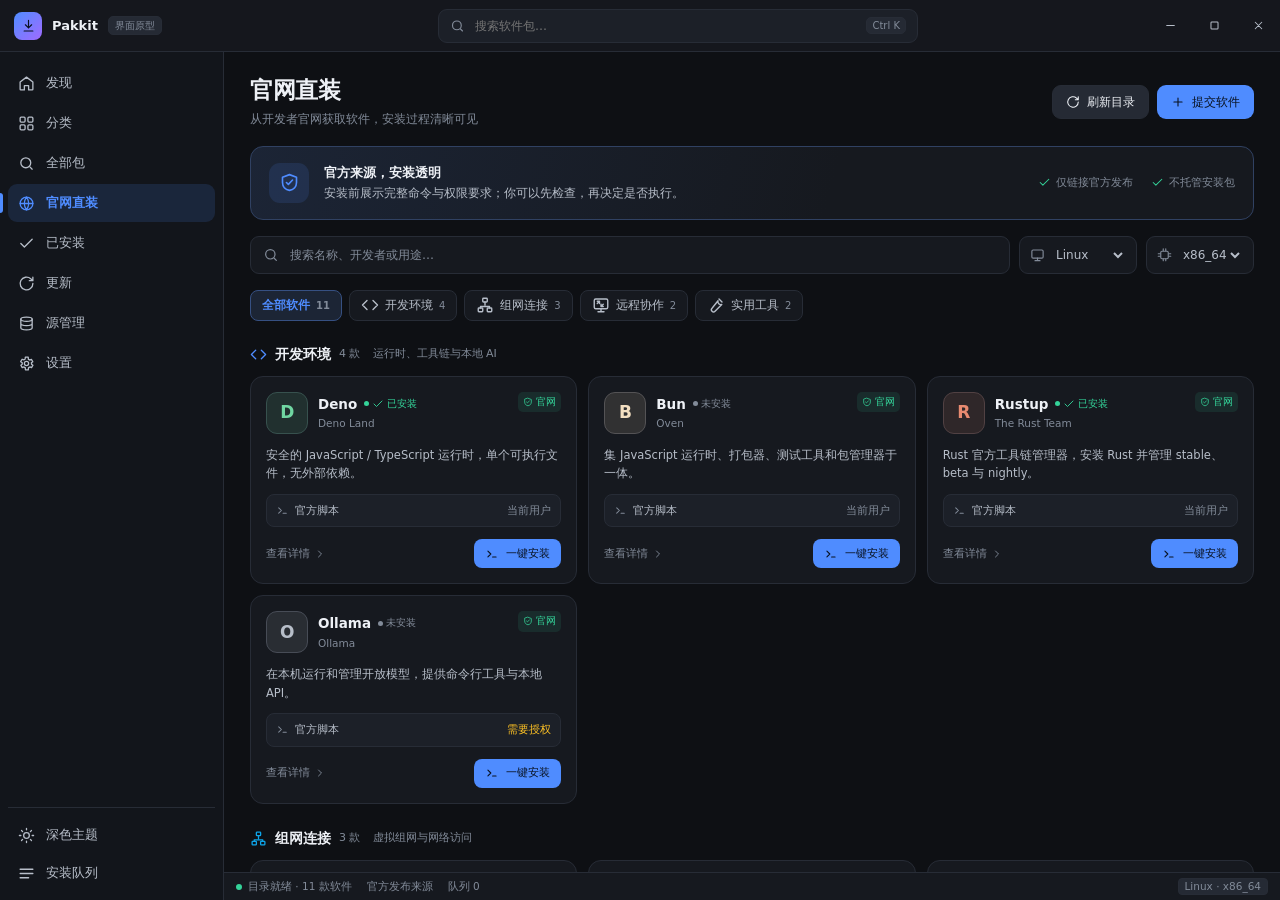
==== prototype/official-install.html @ 5bf7c144 "feat(prototype): add official direct-install page" ====
<!DOCTYPE html>
<html lang="zh-CN" class="dark">
<head>
<meta charset="UTF-8" />
<meta name="viewport" content="width=device-width, initial-scale=1.0" />
<title>Pakkit — 官网直装原型</title>
<style>
:root {
  --bg:#f4f5f7; --surface:#fff; --surface-2:#f7f8fa; --surface-3:#eceef2;
  --line:#e3e6eb; --line-strong:#cfd4dc; --ink:#14171c; --ink-2:#40474f;
  --muted:#7b8490; --accent:#2563eb; --on-accent:#fff; --ok:#15803d;
  --warn:#b45309; --danger:#dc2626; --scrollbar:#c8ccd3;
}
.dark {
  --bg:#0e1014; --surface:#16191f; --surface-2:#1c2028; --surface-3:#252a34;
  --line:#272c36; --line-strong:#3a4150; --ink:#eef1f6; --ink-2:#b7bec9;
  --muted:#828b99; --accent:#4f8cff; --on-accent:#08111f; --ok:#34d399;
  --warn:#fbbf24; --danger:#f87171; --scrollbar:#333a46;
}
* { box-sizing:border-box; }
html,body { height:100%; margin:0; }
body { background:var(--bg); color:var(--ink); font:13px/1.5 "Segoe UI Variable Text","Segoe UI",system-ui,"Microsoft YaHei UI",sans-serif; overflow:hidden; }
button,input,select,textarea { font:inherit; }
button,a,input,select,textarea { -webkit-tap-highlight-color:transparent; }
button { cursor:pointer; }
button:focus-visible,a:focus-visible,input:focus-visible,select:focus-visible,textarea:focus-visible { outline:2px solid var(--accent); outline-offset:2px; }
a { color:inherit; text-decoration:none; }
svg { width:18px; height:18px; fill:none; stroke:currentColor; stroke-width:1.85; stroke-linecap:round; stroke-linejoin:round; flex-shrink:0; }
.hidden { display:none!important; }
.app { height:100vh; display:flex; flex-direction:column; }
.titlebar { height:52px; flex-shrink:0; display:flex; align-items:center; gap:20px; padding-left:14px; border-bottom:1px solid var(--line); background:color-mix(in srgb,var(--surface) 82%,transparent); }
.brand { display:flex; align-items:center; gap:10px; min-width:194px; }
.brand-mark { width:28px; height:28px; display:grid; place-items:center; border-radius:8px; color:var(--on-accent); background:linear-gradient(135deg,var(--accent),#a06bff); }
.brand-mark svg { width:15px; }
.brand-name { font-size:13px; font-weight:650; }
.prototype-badge { padding:1px 6px; border:1px solid var(--line); border-radius:5px; color:var(--muted); background:var(--surface-3); font-size:10px; }
.global-search { height:34px; width:min(480px,45vw); margin:auto; display:flex; align-items:center; gap:8px; padding:0 11px; border:1px solid var(--line); border-radius:9px; background:var(--surface-2); color:var(--muted); }
.global-search svg { width:15px; }
.global-search input { width:100%; border:0; outline:0; background:transparent; color:var(--ink); font-size:12px; }
.key { border:1px solid var(--line); background:var(--surface-3); border-radius:5px; padding:0 5px; font-size:10px; white-space:nowrap; }
.window-controls { height:100%; display:flex; }
.window-controls span { width:44px; display:grid; place-items:center; color:var(--ink-2); }
.window-controls svg { width:13px; height:13px; }
.workspace { flex:1; min-height:0; display:flex; }
.sidebar { width:224px; flex-shrink:0; display:flex; flex-direction:column; padding:12px 8px 8px; border-right:1px solid var(--line); background:color-mix(in srgb,var(--surface) 62%,transparent); }
.nav { display:flex; flex-direction:column; gap:2px; }
.nav-item { height:38px; display:flex; align-items:center; gap:11px; position:relative; padding:0 10px; border:0; border-radius:9px; color:var(--ink-2); background:transparent; text-align:left; white-space:nowrap; }
.nav-item:hover { background:var(--surface-3); color:var(--ink); }
.nav-item.active { color:var(--accent); background:color-mix(in srgb,var(--accent) 14%,transparent); font-weight:600; }
.nav-item.active::before { content:""; position:absolute; left:-8px; top:9px; bottom:9px; width:3px; border-radius:0 3px 3px 0; background:var(--accent); }
.nav-item svg { width:17px; height:17px; }
.sidebar-footer { margin-top:auto; padding-top:8px; border-top:1px solid var(--line); }
.queue-count { margin-left:auto; min-width:19px; height:19px; display:grid; place-items:center; border-radius:10px; background:var(--accent); color:var(--on-accent); font-size:10px; }
.main { min-width:0; flex:1; display:flex; flex-direction:column; }
.content { flex:1; overflow-y:auto; padding:24px 26px 36px; scroll-behavior:smooth; }
.page-head { display:flex; align-items:center; gap:16px; margin-bottom:18px; }
.page-title { margin:0; font-size:23px; line-height:1.25; letter-spacing:-.4px; }
.page-subtitle { margin:5px 0 0; color:var(--muted); font-size:12px; }
.head-actions { margin-left:auto; display:flex; gap:8px; }
.btn { height:34px; display:inline-flex; align-items:center; justify-content:center; gap:7px; padding:0 13px; border-radius:9px; border:1px solid transparent; font-size:12px; font-weight:550; white-space:nowrap; transition:.15s; }
.btn svg { width:14px; height:14px; }
.btn-primary { color:var(--on-accent); background:var(--accent); }
.btn-primary:hover { filter:brightness(1.08); }
.btn-soft { color:var(--ink); background:var(--surface-3); border-color:var(--line); }
.btn-soft:hover,.btn-outline:hover { border-color:var(--line-strong); background:var(--surface-3); }
.btn-outline { color:var(--ink-2); background:transparent; border-color:var(--line-strong); }
.btn-sm { height:29px; padding:0 10px; border-radius:8px; font-size:11px; }
.trust-banner { display:flex; align-items:center; gap:15px; padding:16px 18px; margin-bottom:16px; border:1px solid color-mix(in srgb,var(--accent) 22%,var(--line)); border-radius:13px; background:linear-gradient(105deg,color-mix(in srgb,var(--accent) 10%,var(--surface)),var(--surface) 58%); }
.trust-icon { width:40px; height:40px; flex-shrink:0; display:grid; place-items:center; border-radius:11px; color:var(--accent); background:color-mix(in srgb,var(--accent) 13%,transparent); }
.trust-icon svg { width:21px; height:21px; }
.trust-title { margin:0 0 3px; font-size:13px; font-weight:650; }
.trust-copy { margin:0; color:var(--ink-2); font-size:11.5px; }
.trust-points { margin-left:auto; display:flex; gap:18px; color:var(--muted); font-size:11px; white-space:nowrap; }
.trust-points span { display:flex; align-items:center; gap:5px; }
.trust-points svg { width:13px; height:13px; color:var(--ok); }
.filters { display:flex; align-items:center; gap:9px; margin-bottom:16px; }
.search-box { height:38px; min-width:200px; flex:1; display:flex; align-items:center; gap:9px; padding:0 12px; border:1px solid var(--line); border-radius:9px; background:var(--surface); color:var(--muted); }
.search-box:focus-within { border-color:var(--accent); box-shadow:0 0 0 3px color-mix(in srgb,var(--accent) 12%,transparent); }
.search-box svg { width:16px; }
.search-box input { min-width:0; width:100%; border:0; outline:0; color:var(--ink); background:transparent; font-size:12px; }
.search-box input::placeholder { color:var(--muted); }
.select-wrap { height:38px; display:flex; align-items:center; gap:7px; padding:0 10px; border:1px solid var(--line); border-radius:9px; background:var(--surface); color:var(--muted); }
.select-wrap svg { width:15px; }
select { border:0; outline:0; color:var(--ink-2); background:transparent; font-size:12px; cursor:pointer; }
select option { background:var(--surface); color:var(--ink); }
.categories { display:flex; flex-wrap:wrap; gap:7px; margin-bottom:23px; }
.category { height:31px; display:flex; align-items:center; gap:6px; padding:0 11px; border:1px solid var(--line); border-radius:8px; color:var(--ink-2); background:var(--surface); font-size:11.5px; }
.category:hover { border-color:var(--line-strong); }
.category.active { color:var(--accent); border-color:color-mix(in srgb,var(--accent) 38%,var(--line)); background:color-mix(in srgb,var(--accent) 10%,var(--surface)); font-weight:600; }
.category .count { color:var(--muted); font-size:10px; }
.section { margin-bottom:24px; scroll-margin-top:12px; }
.section-head { display:flex; align-items:center; gap:8px; margin-bottom:11px; }
.section-icon { color:var(--section-color,var(--accent)); display:grid; place-items:center; }
.section-icon svg { width:17px; height:17px; }
.section-title { margin:0; font-size:14px; font-weight:650; }
.section-count { color:var(--muted); font-size:11px; }
.section-desc { margin-left:4px; color:var(--muted); font-size:11px; }
.grid { display:grid; grid-template-columns:repeat(3,minmax(0,1fr)); gap:11px; }
.card { min-width:0; display:flex; flex-direction:column; padding:15px; border:1px solid var(--line); border-radius:13px; background:var(--surface); transition:border-color .16s,transform .16s,box-shadow .16s; }
.card:hover { transform:translateY(-1px); border-color:color-mix(in srgb,var(--accent) 38%,var(--line)); box-shadow:0 10px 24px -20px color-mix(in srgb,var(--accent) 65%,transparent); }
.card-head { display:flex; align-items:center; gap:10px; }
.app-logo { width:42px; height:42px; flex-shrink:0; display:grid; place-items:center; border:1px solid color-mix(in srgb,var(--logo) 22%,var(--line)); border-radius:11px; color:var(--logo); background:color-mix(in srgb,var(--logo) 12%,var(--surface)); font-size:17px; font-weight:750; letter-spacing:-.5px; }
.app-logo svg { width:22px; height:22px; }
.app-name { min-width:0; flex:1; }
.app-title { display:flex; align-items:center; gap:7px; }
.app-title h3 { overflow:hidden; margin:0; font-size:13.5px; font-weight:650; text-overflow:ellipsis; white-space:nowrap; }
.publisher { margin-top:2px; color:var(--muted); font-size:10.5px; }
.official { margin-left:auto; align-self:flex-start; display:flex; align-items:center; gap:3px; padding:3px 5px; border-radius:5px; color:var(--ok); background:color-mix(in srgb,var(--ok) 10%,transparent); font-size:9.5px; white-space:nowrap; }
.official svg { width:10px; height:10px; }
.app-desc { min-height:36px; margin:12px 0 11px; color:var(--ink-2); font-size:11.5px; line-height:1.6; }
.method { display:flex; align-items:center; gap:6px; padding:8px 9px; border:1px solid var(--line); border-radius:8px; background:var(--surface-2); color:var(--ink-2); font-size:10.5px; }
.method svg { width:13px; height:13px; color:var(--muted); }
.method .meta { margin-left:auto; color:var(--muted); }
.method .admin { color:var(--warn); }
.install-status { flex-shrink:0; display:inline-flex; align-items:center; gap:3px; color:var(--muted); font-size:9.5px; }
.install-status::before { content:""; width:5px; height:5px; flex-shrink:0; border-radius:50%; background:var(--muted); }
.install-status.installed { color:var(--ok); }
.install-status.installed::before { background:var(--ok); }
.install-status svg { width:12px; height:12px; }
.card-foot { display:flex; align-items:center; margin-top:12px; }
.detail-link { display:inline-flex; align-items:center; gap:4px; padding:3px 0; border:0; color:var(--muted); background:transparent; font-size:11px; }
.detail-link:hover { color:var(--accent); }
.detail-link svg { width:12px; height:12px; }
.card-foot .btn { margin-left:auto; }
.statusbar { height:28px; flex-shrink:0; display:flex; align-items:center; gap:15px; padding:0 12px; border-top:1px solid var(--line); color:var(--muted); background:var(--surface); font-size:10.5px; }
.statusbar .ready { display:flex; align-items:center; gap:6px; }
.statusbar .dot { width:6px; height:6px; border-radius:50%; background:var(--ok); }
.statusbar .arch { margin-left:auto; padding:0 6px; border:1px solid var(--line); border-radius:4px; background:var(--surface-3); }
.empty { padding:60px 20px; text-align:center; color:var(--muted); }
.empty svg { width:28px; height:28px; margin-bottom:10px; }
.empty h3 { margin:0 0 5px; color:var(--ink); font-size:15px; }
.backdrop { position:fixed; inset:0; z-index:60; background:rgba(3,5,9,.58); backdrop-filter:blur(3px); }
.modal { position:fixed; z-index:70; top:50%; left:50%; width:min(650px,calc(100vw - 40px)); max-height:calc(100vh - 48px); transform:translate(-50%,-50%); display:flex; flex-direction:column; overflow:hidden; border:1px solid var(--line); border-radius:16px; background:var(--surface); box-shadow:0 24px 60px -20px rgba(0,0,0,.6); }
.modal-head { display:flex; align-items:center; gap:12px; padding:18px 20px; border-bottom:1px solid var(--line); }
.modal-head h2 { margin:0; font-size:16px; }
.modal-head p { margin:3px 0 0; color:var(--muted); font-size:11px; }
.icon-btn { width:29px; height:29px; display:grid; place-items:center; border:0; border-radius:8px; color:var(--muted); background:transparent; }
.icon-btn:hover { color:var(--ink); background:var(--surface-3); }
.modal-head .icon-btn { margin-left:auto; }
.modal-body { overflow-y:auto; padding:18px 20px; }
.detail-meta { display:flex; flex-wrap:wrap; gap:7px; margin-bottom:15px; }
.badge { display:inline-flex; align-items:center; gap:4px; padding:4px 7px; border:1px solid var(--line); border-radius:6px; color:var(--ink-2); background:var(--surface-2); font-size:10px; }
.badge svg { width:11px; height:11px; }
.source-row { display:flex; align-items:center; gap:8px; padding:10px 12px; margin-bottom:15px; border:1px solid var(--line); border-radius:9px; background:var(--surface-2); }
.source-row svg { width:15px; color:var(--ok); }
.source-row span { color:var(--muted); font-size:11px; }
.source-row a { overflow:hidden; color:var(--accent); font-size:11px; text-overflow:ellipsis; white-space:nowrap; }
.source-row .open { margin-left:auto; color:var(--muted); }
.field-label { display:block; margin:13px 0 6px; color:var(--ink-2); font-size:11px; font-weight:600; }
.detail-select { width:100%; height:36px; padding:0 10px; border:1px solid var(--line); border-radius:8px; background:var(--surface-2); }
.command-box { overflow:hidden; border:1px solid var(--line); border-radius:9px; background:var(--bg); }
.command-top { display:flex; align-items:center; padding:6px 9px; border-bottom:1px solid var(--line); color:var(--muted); font-size:10px; }
.copy-btn { margin-left:auto; display:flex; align-items:center; gap:4px; padding:2px 4px; border:0; color:var(--muted); background:transparent; font-size:10px; }
.copy-btn:hover { color:var(--accent); }
.copy-btn svg { width:11px; height:11px; }
.command { overflow-x:auto; margin:0; padding:12px; color:var(--ink-2); font:11px/1.7 "Cascadia Code",Consolas,monospace; white-space:pre-wrap; overflow-wrap:anywhere; user-select:text; }
.note { display:flex; align-items:flex-start; gap:8px; margin-top:13px; padding:10px 11px; border-radius:8px; color:var(--ink-2); background:color-mix(in srgb,var(--warn) 8%,var(--surface)); font-size:11px; }
.note svg { width:14px; height:14px; margin-top:1px; color:var(--warn); }
.modal-foot { display:flex; align-items:center; gap:8px; padding:13px 20px; border-top:1px solid var(--line); background:var(--surface-2); }
.modal-foot .footnote { margin-right:auto; color:var(--muted); font-size:10px; }
.form-input { width:100%; height:38px; padding:0 11px; border:1px solid var(--line); border-radius:8px; outline:0; color:var(--ink); background:var(--surface-2); }
textarea.form-input { height:80px; padding:9px 11px; resize:vertical; }
.form-input:focus { border-color:var(--accent); }
.drawer { position:fixed; z-index:50; top:52px; right:0; bottom:28px; width:340px; display:flex; flex-direction:column; border-left:1px solid var(--line); background:var(--surface); box-shadow:-18px 0 50px -30px rgba(0,0,0,.5); }
.drawer-head { display:flex; align-items:center; gap:8px; padding:14px; border-bottom:1px solid var(--line); }
.drawer-head h2 { margin:0; font-size:14px; }
.drawer-head .icon-btn { margin-left:auto; }
.queue-list { padding:12px; overflow-y:auto; }
.queue-empty { padding:55px 15px; text-align:center; color:var(--muted); font-size:12px; }
.queue-empty svg { width:28px; height:28px; margin-bottom:9px; }
.queue-item { margin-bottom:9px; padding:12px; border:1px solid var(--line); border-radius:10px; background:var(--surface-2); }
.queue-item-head { display:flex; align-items:center; gap:8px; }
.queue-item-head strong { font-size:12px; }
.queue-item-head span { margin-left:auto; color:var(--muted); font-size:10px; }
.queue-command { overflow:hidden; margin:9px 0; color:var(--muted); font:10px Consolas,monospace; text-overflow:ellipsis; white-space:nowrap; }
.pending-bar { height:5px; border-radius:5px; background:repeating-linear-gradient(90deg,var(--surface-3) 0,var(--surface-3) 14px,color-mix(in srgb,var(--accent) 22%,var(--surface-3)) 14px,color-mix(in srgb,var(--accent) 22%,var(--surface-3)) 20px); }
@keyframes progress { from{transform:translateX(-100%)} to{transform:translateX(350%)} }
.toast-root { position:fixed; z-index:100; right:18px; bottom:42px; display:flex; flex-direction:column; gap:8px; }
.toast { max-width:360px; display:flex; align-items:center; gap:8px; padding:11px 13px; border:1px solid var(--line); border-radius:10px; color:var(--ink-2); background:var(--surface); box-shadow:0 15px 40px -18px rgba(0,0,0,.6); font-size:12px; animation:toast-in .2s ease-out; }
.toast svg { width:15px; color:var(--ok); }
@keyframes toast-in { from{opacity:0;transform:translateY(5px)} }
::-webkit-scrollbar { width:10px; height:10px; }
::-webkit-scrollbar-thumb { border:3px solid transparent; border-radius:10px; background:var(--scrollbar); background-clip:content-box; }
@media (min-width:1500px) { .grid { grid-template-columns:repeat(4,minmax(0,1fr)); } }
@media (max-width:1180px) {
  .sidebar { width:64px; } .nav-item { justify-content:center; padding:0; } .nav-item span:not(.queue-count) { display:none; }
  .nav-item.active::before { display:none; } .queue-count { position:absolute; top:1px; right:3px; min-width:15px; height:15px; font-size:8px; }
  .brand { min-width:150px; } .grid { grid-template-columns:repeat(2,minmax(0,1fr)); } .trust-points { display:none; }
}
@media (max-width:760px) {
  .global-search,.window-controls,.prototype-badge { display:none; } .titlebar { padding-left:12px; } .brand { min-width:0; }
  .content { padding:18px 15px 30px; } .page-head { align-items:flex-start; } .head-actions .btn-soft { display:none; }
  .trust-banner { padding:12px; } .trust-copy { font-size:10.5px; } .grid { grid-template-columns:1fr; }
  .filters { flex-wrap:wrap; } .search-box { flex-basis:100%; } .section-desc { display:none; }
  .modal-foot .footnote { display:none; } .modal-foot { justify-content:flex-end; }
}
@media (prefers-reduced-motion:reduce) { * { scroll-behavior:auto!important; animation:none!important; transition:none!important; } }
</style>
</head>
<body>
<svg width="0" height="0" style="position:absolute" aria-hidden="true">
  <defs>
    <symbol id="i-download" viewBox="0 0 24 24"><path d="M12 3v12m-5-5 5 5 5-5M5 20h14"/></symbol>
    <symbol id="i-search" viewBox="0 0 24 24"><circle cx="11" cy="11" r="7"/><path d="m20 20-3.2-3.2"/></symbol>
    <symbol id="i-home" viewBox="0 0 24 24"><path d="m3 10 9-7 9 7v10a1 1 0 0 1-1 1h-5v-6H9v6H4a1 1 0 0 1-1-1z"/></symbol>
    <symbol id="i-grid" viewBox="0 0 24 24"><rect x="3" y="3" width="7" height="7" rx="1.5"/><rect x="14" y="3" width="7" height="7" rx="1.5"/><rect x="3" y="14" width="7" height="7" rx="1.5"/><rect x="14" y="14" width="7" height="7" rx="1.5"/></symbol>
    <symbol id="i-check" viewBox="0 0 24 24"><path d="m4 12 5 5L20 6"/></symbol>
    <symbol id="i-refresh" viewBox="0 0 24 24"><path d="M21 12a9 9 0 1 1-3-6.7L21 8M21 3v5h-5"/></symbol>
    <symbol id="i-source" viewBox="0 0 24 24"><ellipse cx="12" cy="6" rx="8" ry="3"/><path d="M4 6v12c0 1.7 3.6 3 8 3s8-1.3 8-3V6M4 12c0 1.7 3.6 3 8 3s8-1.3 8-3"/></symbol>
    <symbol id="i-settings" viewBox="0 0 24 24"><circle cx="12" cy="12" r="3"/><path d="M19 12a7 7 0 0 0-.1-1l2-1.5-2-3.4-2.4 1a8 8 0 0 0-1.8-1L14.4 3h-4l-.4 3a8 8 0 0 0-1.8 1l-2.4-1-2 3.4L6 11a7 7 0 0 0 0 2l-2 1.5 2 3.4 2.4-1a8 8 0 0 0 1.8 1l.3 3h4l.4-3a8 8 0 0 0 1.8-1l2.4 1 2-3.4-2-1.5a7 7 0 0 0 .1-1Z"/></symbol>
    <symbol id="i-globe" viewBox="0 0 24 24"><circle cx="12" cy="12" r="9"/><path d="M3 12h18M12 3a15 15 0 0 1 0 18 15 15 0 0 1 0-18"/></symbol>
    <symbol id="i-theme" viewBox="0 0 24 24"><circle cx="12" cy="12" r="4"/><path d="M12 2v2m0 16v2M2 12h2m16 0h2M5 5l1.5 1.5m11 11L19 19M5 19l1.5-1.5m11-11L19 5"/></symbol>
    <symbol id="i-queue" viewBox="0 0 24 24"><path d="M3 6h18M3 12h18M3 18h12"/></symbol>
    <symbol id="i-terminal" viewBox="0 0 24 24"><path d="m5 7 5 5-5 5m8 0h6"/></symbol>
    <symbol id="i-code" viewBox="0 0 24 24"><path d="m8 6-6 6 6 6m8-12 6 6-6 6"/></symbol>
    <symbol id="i-network" viewBox="0 0 24 24"><rect x="9" y="3" width="6" height="5" rx="1"/><rect x="3" y="16" width="6" height="5" rx="1"/><rect x="15" y="16" width="6" height="5" rx="1"/><path d="M12 8v4M6 16v-2h12v2"/></symbol>
    <symbol id="i-remote" viewBox="0 0 24 24"><rect x="3" y="4" width="18" height="13" rx="2"/><path d="M8 21h8m-4-4v4m-5-11 3-3m0 0v3m0-3h-3m8 4-3 3m0 0v-3m0 3h3"/></symbol>
    <symbol id="i-tools" viewBox="0 0 24 24"><path d="M14.7 6.3a4 4 0 0 0 5 5l-9 9a2.8 2.8 0 0 1-4-4zM16 4l4 4"/></symbol>
    <symbol id="i-shield" viewBox="0 0 24 24"><path d="m12 3 8 3v6c0 5-3.5 8.4-8 9-4.5-.6-8-4-8-9V6z"/><path d="m8.5 12 2.2 2.2 4.8-5"/></symbol>
    <symbol id="i-plus" viewBox="0 0 24 24"><path d="M12 5v14M5 12h14"/></symbol>
    <symbol id="i-chevron" viewBox="0 0 24 24"><path d="m9 6 6 6-6 6"/></symbol>
    <symbol id="i-x" viewBox="0 0 24 24"><path d="m6 6 12 12M18 6 6 18"/></symbol>
    <symbol id="i-copy" viewBox="0 0 24 24"><rect x="8" y="8" width="12" height="12" rx="2"/><path d="M16 8V5a2 2 0 0 0-2-2H5a2 2 0 0 0-2 2v9a2 2 0 0 0 2 2h3"/></symbol>
    <symbol id="i-external" viewBox="0 0 24 24"><path d="M14 4h6v6m0-6-9 9m7-3v9a1 1 0 0 1-1 1H5a1 1 0 0 1-1-1V7a1 1 0 0 1 1-1h5"/></symbol>
    <symbol id="i-info" viewBox="0 0 24 24"><circle cx="12" cy="12" r="9"/><path d="M12 11v5m0-8h.01"/></symbol>
    <symbol id="i-monitor" viewBox="0 0 24 24"><rect x="3" y="4" width="18" height="13" rx="2"/><path d="M8 21h8m-4-4v4"/></symbol>
    <symbol id="i-cpu" viewBox="0 0 24 24"><rect x="6" y="6" width="12" height="12" rx="2"/><path d="M10 2v3m4-3v3m-4 13v3m4-3v3M2 10h3m-3 4h3m14-4h3m-3 4h3"/></symbol>
    <symbol id="i-box" viewBox="0 0 24 24"><path d="m12 3 9 5-9 5-9-5zM3 8v9l9 5 9-5V8M12 13v9"/></symbol>
  </defs>
</svg>
<div class="app">
  <header class="titlebar">
    <div class="brand">
      <div class="brand-mark"><svg><use href="#i-download"/></svg></div>
      <span class="brand-name">Pakkit</span><span class="prototype-badge">界面原型</span>
    </div>
    <label class="global-search"><svg><use href="#i-search"/></svg><input id="globalSearch" placeholder="搜索软件包…"/><span class="key">Ctrl K</span></label>
    <div class="window-controls" aria-hidden="true"><span><svg viewBox="0 0 24 24"><path d="M5 12h14"/></svg></span><span><svg viewBox="0 0 24 24"><rect x="5.5" y="5.5" width="13" height="13" rx="1.5"/></svg></span><span><svg><use href="#i-x"/></svg></span></div>
  </header>
  <div class="workspace">
    <nav class="sidebar" aria-label="主导航">
      <div class="nav">
        <button class="nav-item" data-demo="发现"><svg><use href="#i-home"/></svg><span>发现</span></button>
        <button class="nav-item" data-demo="分类"><svg><use href="#i-grid"/></svg><span>分类</span></button>
        <button class="nav-item" data-demo="全部包"><svg><use href="#i-search"/></svg><span>全部包</span></button>
        <button class="nav-item active" aria-current="page"><svg><use href="#i-globe"/></svg><span>官网直装</span></button>
        <button class="nav-item" data-demo="已安装"><svg><use href="#i-check"/></svg><span>已安装</span></button>
        <button class="nav-item" data-demo="更新"><svg><use href="#i-refresh"/></svg><span>更新</span></button>
        <button class="nav-item" data-demo="源管理"><svg><use href="#i-source"/></svg><span>源管理</span></button>
        <button class="nav-item" data-demo="设置"><svg><use href="#i-settings"/></svg><span>设置</span></button>
      </div>
      <div class="sidebar-footer">
        <button class="nav-item" id="themeBtn" title="切换明暗主题"><svg><use href="#i-theme"/></svg><span id="themeLabel">深色主题</span></button>
        <button class="nav-item" id="queueBtn"><svg><use href="#i-queue"/></svg><span>安装队列</span><span class="queue-count hidden" id="queueCount">0</span></button>
      </div>
    </nav>
    <main class="main">
      <div class="content" id="content">
        <div class="page-head">
          <div><h1 class="page-title">官网直装</h1><p class="page-subtitle">从开发者官网获取软件，安装过程清晰可见</p></div>
          <div class="head-actions"><button class="btn btn-soft" id="refreshBtn"><svg><use href="#i-refresh"/></svg>刷新目录</button><button class="btn btn-primary" id="submitBtn"><svg><use href="#i-plus"/></svg>提交软件</button></div>
        </div>
        <section class="trust-banner" aria-label="来源说明">
          <div class="trust-icon"><svg><use href="#i-shield"/></svg></div>
          <div><h2 class="trust-title">官方来源，安装透明</h2><p class="trust-copy">安装前展示完整命令与权限要求；你可以先检查，再决定是否执行。</p></div>
          <div class="trust-points"><span><svg><use href="#i-check"/></svg>仅链接官方发布</span><span><svg><use href="#i-check"/></svg>不托管安装包</span></div>
        </section>
        <div class="filters">
          <label class="search-box"><svg><use href="#i-search"/></svg><input id="catalogSearch" placeholder="搜索名称、开发者或用途…" autocomplete="off"/></label>
          <label class="select-wrap" title="选择操作系统"><svg><use href="#i-monitor"/></svg><select id="platformSelect" aria-label="操作系统"><option value="linux">Linux</option><option value="windows">Windows</option><option value="macos">macOS</option></select></label>
          <label class="select-wrap" title="选择处理器架构"><svg><use href="#i-cpu"/></svg><select id="archSelect" aria-label="处理器架构"><option value="x86_64">x86_64</option><option value="aarch64">ARM64</option></select></label>
        </div>
        <div class="categories" id="categories" aria-label="软件分类"></div>
        <div id="catalog"></div>
      </div>
      <footer class="statusbar"><span class="ready"><i class="dot"></i>目录就绪 · 11 款软件</span><span>官方发布来源</span><span id="queueStatus">队列 0</span><span class="arch" id="archStatus">Linux · x86_64</span></footer>
    </main>
  </div>
</div>
<div id="modalRoot"></div>
<aside class="drawer hidden" id="queueDrawer" aria-label="安装队列">
  <div class="drawer-head"><svg><use href="#i-queue"/></svg><h2>安装队列</h2><button class="icon-btn" id="closeQueue" aria-label="关闭队列"><svg><use href="#i-x"/></svg></button></div>
  <div class="queue-list" id="queueList"></div>
</aside>
<div class="toast-root" id="toastRoot" aria-live="polite"></div>
<script>
const CATEGORIES = [
  {id:'all',name:'全部软件',icon:'grid',color:'#4f8cff'},
  {id:'dev',name:'开发环境',icon:'code',color:'#4f8cff',desc:'运行时、工具链与本地 AI'},
  {id:'network',name:'组网连接',icon:'network',color:'#0ea5e9',desc:'虚拟组网与网络访问'},
  {id:'remote',name:'远程协作',icon:'remote',color:'#a06bff',desc:'远程桌面与低延迟连接'},
  {id:'tools',name:'实用工具',icon:'tools',color:'#f59e0b',desc:'笔记与局域网文件传输'},
];
const APPS = [
  {id:'deno',name:'Deno',publisher:'Deno Land',category:'dev',mark:'D',color:'#70d6a2',installed:true,desc:'安全的 JavaScript / TypeScript 运行时，单个可执行文件，无外部依赖。',official:'https://docs.deno.com/runtime/getting_started/installation/',kind:'script',admin:false,methods:{linux:'curl -fsSL https://deno.land/install.sh | sh',macos:'curl -fsSL https://deno.land/install.sh | sh',windows:'irm https://deno.land/install.ps1 | iex'},note:'默认安装到当前用户目录，并配置 PATH。无需管理员权限。'},
  {id:'bun',name:'Bun',publisher:'Oven',category:'dev',mark:'B',color:'#f3dfc1',desc:'集 JavaScript 运行时、打包器、测试工具和包管理器于一体。',official:'https://bun.sh/docs/installation',kind:'script',admin:false,methods:{linux:'curl -fsSL https://bun.com/install | bash',macos:'curl -fsSL https://bun.com/install | bash',windows:'powershell -c "irm bun.sh/install.ps1 | iex"'},note:'Linux 需要 unzip。安装后打开新终端，再使用 bun --version 验证。'},
  {id:'rustup',name:'Rustup',publisher:'The Rust Team',category:'dev',mark:'R',color:'#e78a70',installed:true,desc:'Rust 官方工具链管理器，安装 Rust 并管理 stable、beta 与 nightly。',official:'https://www.rust-lang.org/tools/install',kind:'script',admin:false,windowsKind:'installer',methods:{linux:"curl --proto '=https' --tlsv1.2 -sSf https://sh.rustup.rs | sh",macos:"curl --proto '=https' --tlsv1.2 -sSf https://sh.rustup.rs | sh",windows:'https://win.rustup.rs/x86_64'},note:'Windows 还需按提示准备 Visual Studio C++ Build Tools。Unix 脚本提供交互选项。'},
  {id:'ollama',name:'Ollama',publisher:'Ollama',category:'dev',mark:'O',color:'#b7bec9',desc:'在本机运行和管理开放模型，提供命令行工具与本地 API。',official:'https://ollama.com/download',kind:'script',admin:true,windowsKind:'installer',macosKind:'installer',methods:{linux:'curl -fsSL https://ollama.com/install.sh | sh',macos:'https://ollama.com/download/Ollama.dmg',windows:'https://ollama.com/download/OllamaSetup.exe'},note:'Linux 安装脚本可能配置系统服务并请求管理员授权。模型需要另行下载。'},
  {id:'tailscale',name:'Tailscale',publisher:'Tailscale Inc.',category:'network',mark:'T',color:'#63b3ed',installed:true,desc:'基于 WireGuard 的虚拟组网工具，让设备安全地连接到同一网络。',official:'https://tailscale.com/docs/install/linux',kind:'script',admin:true,windowsKind:'installer',macosKind:'installer',methods:{linux:'curl -fsSL https://tailscale.com/install.sh | sh',macos:'https://pkgs.tailscale.com/stable/Tailscale-latest-macos.pkg',windows:'https://pkgs.tailscale.com/stable/tailscale-setup-latest.exe'},note:'安装后还需运行 tailscale up 或打开客户端，登录并授权设备加入网络。'},
  {id:'zerotier',name:'ZeroTier',publisher:'ZeroTier, Inc.',category:'network',mark:'Z',color:'#e5b85c',desc:'创建覆盖局域网的虚拟网络，连接不同地点的设备与服务器。',official:'https://www.zerotier.com/download/',kind:'script',admin:true,windowsKind:'installer',macosKind:'installer',methods:{linux:'curl -s https://install.zerotier.com | sudo bash',macos:'https://download.zerotier.com/dist/ZeroTier%20One.pkg',windows:'https://download.zerotier.com/dist/ZeroTier%20One.msi'},note:'Linux 脚本会添加官方仓库并安装软件包；Windows 安装时需要批准驱动。'},
  {id:'cloudflare',name:'Cloudflare One',publisher:'Cloudflare',category:'network',mark:'C',color:'#f59e52',desc:'Cloudflare 设备客户端，原 WARP，提供安全网络访问与连接能力。',official:'https://developers.cloudflare.com/cloudflare-one/team-and-resources/devices/cloudflare-one-client/download/',kind:'package',admin:true,methods:{linux:'https://developers.cloudflare.com/cloudflare-one/team-and-resources/devices/cloudflare-one-client/download/',macos:'https://downloads.cloudflareclient.com/v1/download/macos/ga',windows:'https://downloads.cloudflareclient.com/v1/download/windows/ga'},note:'按系统选择官方 DEB / RPM / MSI / PKG。企业部署可能需要额外配置。'},
  {id:'rustdesk',name:'RustDesk',publisher:'RustDesk',category:'remote',mark:'R',color:'#70a5eb',desc:'开源远程桌面，支持跨平台访问，并可选择自建中继服务。',official:'https://github.com/rustdesk/rustdesk/releases/latest',kind:'package',admin:true,methods:{linux:'https://github.com/rustdesk/rustdesk/releases/latest',macos:'https://github.com/rustdesk/rustdesk/releases/latest',windows:'https://github.com/rustdesk/rustdesk/releases/latest'},note:'官方发布页提供 EXE、MSI、DEB、RPM、DMG、AppImage 等多种格式。'},
  {id:'parsec',name:'Parsec',publisher:'Parsec',category:'remote',mark:'P',color:'#ef6c63',desc:'面向创作、协作与游戏的低延迟远程桌面和屏幕连接工具。',official:'https://parsec.app/downloads',kind:'package',admin:true,methods:{linux:'https://builds.parsec.app/package/parsec-linux.deb',macos:'https://builds.parsec.app/package/parsec-macos.pkg',windows:'https://builds.parsec.app/package/parsec-windows.exe'},note:'支持平台与远程主机能力因系统而异；使用前请核对官网硬件要求。'},
  {id:'obsidian',name:'Obsidian',publisher:'Obsidian',category:'tools',mark:'Ob',color:'#a78bfa',installed:true,desc:'基于本地 Markdown 文件的知识库与笔记工具，支持插件和双链。',official:'https://obsidian.md/download',kind:'portable',admin:false,windowsKind:'installer',macosKind:'installer',methods:{linux:'https://obsidian.md/download',macos:'https://obsidian.md/download',windows:'https://obsidian.md/download'},note:'Linux 推荐 AppImage 便携版；下载后赋予执行权限即可运行。DEB 可在详情来源页选择。'},
  {id:'localsend',name:'LocalSend',publisher:'LocalSend',category:'tools',mark:'L',color:'#5cc9bd',desc:'开源局域网文件传输工具，不依赖外部服务器即可跨设备分享文件。',official:'https://localsend.org/download',kind:'portable',admin:false,windowsKind:'installer',macosKind:'installer',methods:{linux:'https://github.com/localsend/localsend/releases/latest',macos:'https://localsend.org/download',windows:'https://localsend.org/download'},note:'Linux 可选择 AppImage 或发行版安装包；使用时设备需处于可互通的网络。'},
];
const PLATFORM = {linux:'Linux',windows:'Windows',macos:'macOS'};
const state = {category:'all',query:'',platform:'linux',arch:'x86_64',queue:[],detailId:null};
const $ = (selector,root=document) => root.querySelector(selector);
const $$ = (selector,root=document) => [...root.querySelectorAll(selector)];
const ico = (name,cls='') => `<svg class="${cls}" aria-hidden="true"><use href="#i-${name}"/></svg>`;
function kindFor(app) { return app[`${state.platform}Kind`] || app.kind; }
function kindLabel(kind) { return {script:'官方脚本',installer:'官方安装器',package:'官方安装包',portable:'便携版'}[kind]; }
function actionLabel(kind) { return {script:'一键安装',installer:'运行安装器',package:'下载安装包',portable:'下载便携版'}[kind]; }
function actionIcon(kind) { return kind === 'script' ? 'terminal' : 'download'; }
function displayCommand(app) {
  let command = app.methods[state.platform];
  if (app.id === 'rustup' && state.platform === 'windows') command = command.replace('x86_64',state.arch);
  return command;
}
function toast(message) {
  const el = document.createElement('div'); el.className = 'toast'; el.innerHTML = `${ico('check')}<span></span>`;
  $('span',el).textContent = message; $('#toastRoot').append(el); setTimeout(() => el.remove(),2800);
}
function renderCategories() {
  $('#categories').innerHTML = CATEGORIES.map(c => {
    const count = c.id === 'all' ? APPS.length : APPS.filter(a => a.category === c.id).length;
    return `<button class="category ${state.category === c.id ? 'active' : ''}" data-category="${c.id}">${c.id === 'all' ? '' : ico(c.icon)}${c.name}<span class="count">${count}</span></button>`;
  }).join('');
  $$('[data-category]').forEach(btn => btn.addEventListener('click',() => { state.category = btn.dataset.category; renderCategories(); renderCatalog(); }));
}
function card(app) {
  const kind = kindFor(app);
  return `<article class="card" data-installed="${app.installed ? 'true' : 'false'}">
    <div class="card-head"><div class="app-logo" style="--logo:${app.color}">${app.mark}</div><div class="app-name"><div class="app-title"><h3>${app.name}</h3><span class="install-status ${app.installed ? 'installed' : 'not-installed'}">${app.installed ? `${ico('check')}已安装` : '未安装'}</span></div><div class="publisher">${app.publisher}</div></div><span class="official">${ico('shield')}官网</span></div>
    <p class="app-desc">${app.desc}</p>
    <div class="method">${ico(actionIcon(kind))}<span>${kindLabel(kind)}</span><span class="meta ${app.admin ? 'admin' : ''}">${app.admin ? '需要授权' : '当前用户'}</span></div>
    <div class="card-foot"><button class="detail-link" data-detail="${app.id}">查看详情${ico('chevron')}</button><button class="btn btn-primary btn-sm" data-install="${app.id}">${ico(actionIcon(kind))}${actionLabel(kind)}</button></div>
  </article>`;
}
function renderCatalog() {
  const query = state.query.trim().toLowerCase();
  const groups = CATEGORIES.filter(c => c.id !== 'all' && (state.category === 'all' || state.category === c.id));
  let visible = 0;
  $('#catalog').innerHTML = groups.map(group => {
    const apps = APPS.filter(a => a.category === group.id && (!query || `${a.name} ${a.publisher} ${a.desc}`.toLowerCase().includes(query)));
    visible += apps.length;
    if (!apps.length) return '';
    return `<section class="section" id="group-${group.id}" style="--section-color:${group.color}"><div class="section-head"><span class="section-icon">${ico(group.icon)}</span><h2 class="section-title">${group.name}</h2><span class="section-count">${apps.length} 款</span><span class="section-desc">${group.desc}</span></div><div class="grid">${apps.map(card).join('')}</div></section>`;
  }).join('') || `<div class="empty">${ico('search')}<h3>没有找到相关软件</h3><div>试试软件名称，或切换到「全部软件」分类。</div></div>`;
  $$('[data-detail],[data-install]').forEach(btn => btn.addEventListener('click',() => openDetail(btn.dataset.detail || btn.dataset.install)));
  $('#content').dataset.visible = visible;
}
function openDetail(id) {
  state.detailId = id; const app = APPS.find(a => a.id === id); const kind = kindFor(app);
  const isScript = kind === 'script';
  $('#modalRoot').innerHTML = `<div class="backdrop" data-close></div><section class="modal" role="dialog" aria-modal="true" aria-labelledby="detailTitle">
    <div class="modal-head"><div class="app-logo" style="--logo:${app.color}">${app.mark}</div><div><h2 id="detailTitle">${app.name}</h2><p>${app.publisher} · ${kindLabel(kind)}</p></div><button class="icon-btn" data-close aria-label="关闭">${ico('x')}</button></div>
    <div class="modal-body">
      <div class="detail-meta"><span class="badge">${ico('monitor')}${PLATFORM[state.platform]}</span><span class="badge">${ico('cpu')}${state.arch === 'x86_64' ? 'x86_64' : 'ARM64'}</span><span class="badge">${ico(app.admin ? 'shield' : 'check')}${app.admin ? '可能需要管理员授权' : '安装到当前用户'}</span></div>
      <div class="source-row">${ico('shield')}<span>官方来源</span><a href="${app.official}" target="_blank" rel="noopener noreferrer">${new URL(app.official).hostname}</a><a class="open" href="${app.official}" target="_blank" rel="noopener noreferrer" aria-label="打开官方来源">${ico('external')}</a></div>
      ${kind !== 'script' && app.id !== 'rustup' ? `<div class="note" style="margin:0 0 13px">${ico('info')}<span>当前选择 ${state.arch === 'x86_64' ? 'x86_64' : 'ARM64'}；请在官方发布页确认对应的安装包架构。</span></div>` : ''}
      <label class="field-label" for="detailPlatform">安装平台</label><select class="detail-select" id="detailPlatform"><option value="linux" ${state.platform === 'linux' ? 'selected' : ''}>Linux · 官方推荐方式</option><option value="windows" ${state.platform === 'windows' ? 'selected' : ''}>Windows · 官方推荐方式</option><option value="macos" ${state.platform === 'macos' ? 'selected' : ''}>macOS · 官方推荐方式</option></select>
      <label class="field-label">${isScript ? '将执行的官方命令' : '官方下载地址'}</label>
      <div class="command-box"><div class="command-top">${isScript ? (state.platform === 'windows' ? 'PowerShell' : 'Shell') : 'HTTPS · 不从 Pakkit 服务器下载'}<button class="copy-btn" id="copyCommand">${ico('copy')}复制</button></div><pre class="command" id="commandText">${displayCommand(app)}</pre></div>
      <div class="note">${ico('info')}<span>${app.note}</span></div>
    </div>
    <div class="modal-foot"><span class="footnote">原型仅演示交互，不会实际执行安装</span><button class="btn btn-outline" data-close>取消</button><button class="btn btn-primary" id="confirmInstall">${ico('queue')}加入安装队列</button></div>
  </section>`;
  $$('[data-close]').forEach(el => el.addEventListener('click',closeModal));
  $('#detailPlatform').addEventListener('change',e => { state.platform = e.target.value; $('#platformSelect').value = state.platform; closeModal(); renderCatalog(); updateArchStatus(); openDetail(id); });
  $('#copyCommand').addEventListener('click',async () => { const text = displayCommand(app); try { await navigator.clipboard.writeText(text); toast('已复制到剪贴板'); } catch { toast('请选中命令后手动复制'); } });
  $('#confirmInstall').addEventListener('click',() => { addToQueue(app); closeModal(); });
  document.addEventListener('keydown',escClose);
  $('[data-close].icon-btn').focus();
}
function closeModal() { $('#modalRoot').innerHTML = ''; state.detailId = null; document.removeEventListener('keydown',escClose); }
function escClose(e) { if (e.key === 'Escape') closeModal(); }
function addToQueue(app) {
  if (state.queue.some(item => item.id === app.id)) { toast(`${app.name} 已在安装队列中`); openQueue(); return; }
  state.queue.push({id:app.id,name:app.name,command:displayCommand(app),kind:kindFor(app)});
  renderQueue(); toast(`${app.name} 已加入安装队列`);
}
function renderQueue() {
  $('#queueCount').textContent = state.queue.length; $('#queueCount').classList.toggle('hidden',!state.queue.length);
  $('#queueStatus').textContent = `队列 ${state.queue.length}`;
  $('#queueList').innerHTML = state.queue.length ? state.queue.map(item => `<div class="queue-item"><div class="queue-item-head"><strong>${item.name}</strong><span>等待执行 · 原型</span></div><div class="queue-command">${item.command}</div><div class="pending-bar" aria-hidden="true"></div></div>`).join('') : `<div class="queue-empty">${ico('queue')}<div>安装队列为空</div><p>确认官方命令后，可将软件加入这里。</p></div>`;
}
function openQueue() { $('#queueDrawer').classList.remove('hidden'); renderQueue(); }
function updateArchStatus() { $('#archStatus').textContent = `${PLATFORM[state.platform]} · ${state.arch === 'x86_64' ? 'x86_64' : 'ARM64'}`; }
function openSubmit() {
  $('#modalRoot').innerHTML = `<div class="backdrop" data-close></div><section class="modal" role="dialog" aria-modal="true" aria-labelledby="submitTitle"><div class="modal-head"><div><h2 id="submitTitle">提交官网直装软件</h2><p>提供开发者自己的下载页或安装文档</p></div><button class="icon-btn" data-close aria-label="关闭">${ico('x')}</button></div><form id="submitForm"><div class="modal-body"><label class="field-label" for="softwareName">软件名称</label><input class="form-input" id="softwareName" required placeholder="例如：Deno"/><label class="field-label" for="softwareUrl">官方下载页 / 安装文档</label><input class="form-input" id="softwareUrl" type="url" required placeholder="https://…"/><label class="field-label" for="softwareNote">补充说明（可选）</label><textarea class="form-input" id="softwareNote" placeholder="支持的平台、安装方式或收录理由"></textarea><div class="note">${ico('info')}<span>收录时核对域名归属、支持平台、权限需求及安装命令；「官方发布」不等同于 Pakkit 安全背书。</span></div></div><div class="modal-foot"><button class="btn btn-outline" type="button" data-close>取消</button><button class="btn btn-primary" type="submit">预览提交内容</button></div></form></section>`;
  $$('[data-close]').forEach(el => el.addEventListener('click',closeModal));
  $('#submitForm').addEventListener('submit',e => { e.preventDefault(); closeModal(); toast('提交内容已通过格式检查；原型不会实际发送'); });
  document.addEventListener('keydown',escClose); $('#softwareName').focus();
}
$('#catalogSearch').addEventListener('input',e => { state.query = e.target.value; renderCatalog(); });
$('#globalSearch').addEventListener('input',e => { state.query = e.target.value; $('#catalogSearch').value = state.query; renderCatalog(); });
$('#platformSelect').addEventListener('change',e => { state.platform = e.target.value; updateArchStatus(); renderCatalog(); });
$('#archSelect').addEventListener('change',e => { state.arch = e.target.value; updateArchStatus(); });
$('#refreshBtn').addEventListener('click',() => toast('原型目录已是最新 · 11 款软件'));
$('#submitBtn').addEventListener('click',openSubmit);
$('#queueBtn').addEventListener('click',openQueue);
$('#closeQueue').addEventListener('click',() => $('#queueDrawer').classList.add('hidden'));
$('#themeBtn').addEventListener('click',() => { const dark = document.documentElement.classList.toggle('dark'); $('#themeLabel').textContent = dark ? '深色主题' : '浅色主题'; });
$$('[data-demo]').forEach(btn => btn.addEventListener('click',() => toast(`${btn.dataset.demo}页面不在本次原型范围内`)));
document.addEventListener('keydown',e => { if (e.ctrlKey && e.key.toLowerCase() === 'k') { e.preventDefault(); $('#globalSearch').focus(); } });
renderCategories(); renderCatalog(); renderQueue(); updateArchStatus();
</script>
</body>
</html>
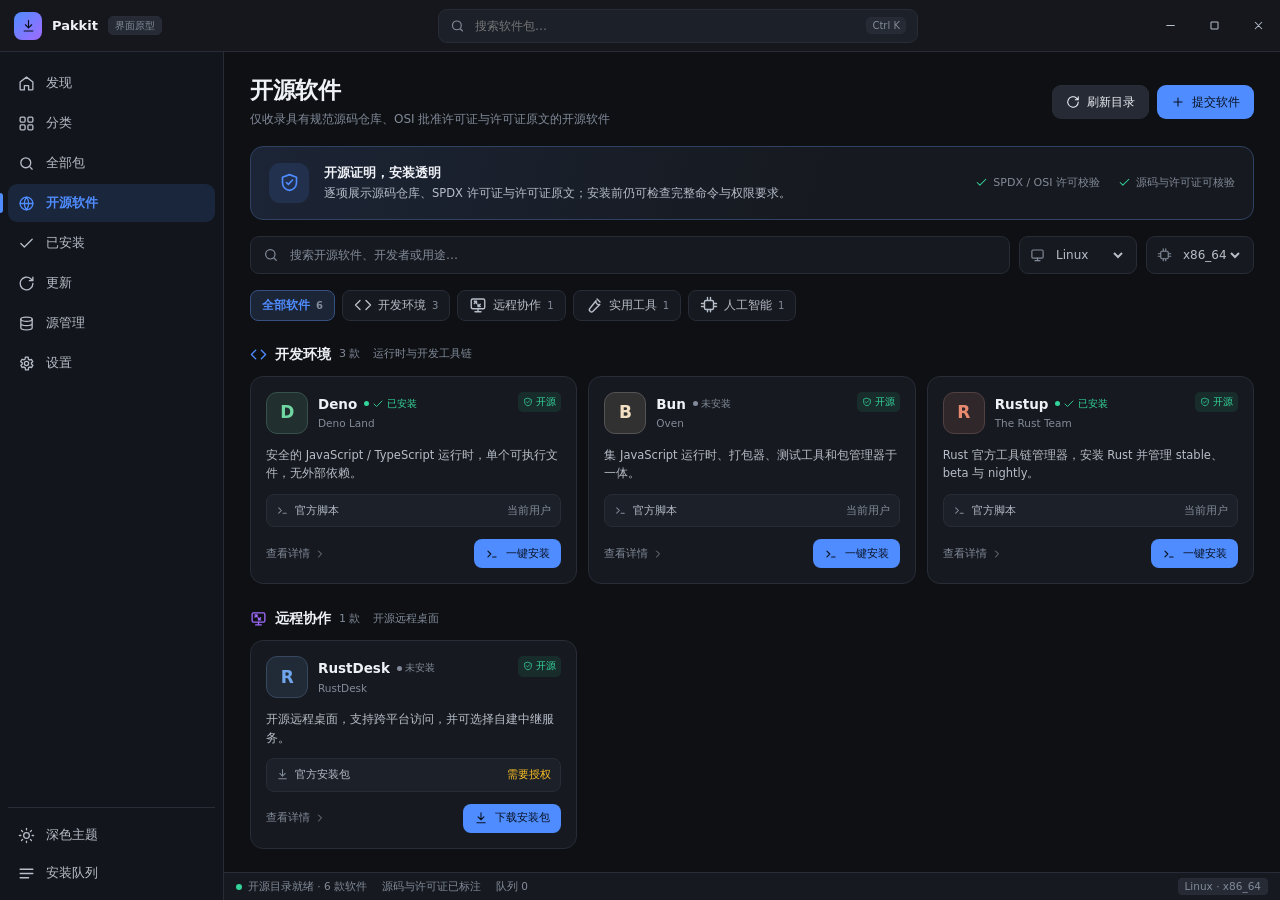
==== commit 2f437a63: "feat: restrict official installs to open source" ====
--- a/prototype/official-install.html
+++ b/prototype/official-install.html
@@ -3,7 +3,7 @@
 <head>
 <meta charset="UTF-8" />
 <meta name="viewport" content="width=device-width, initial-scale=1.0" />
-<title>Pakkit — 官网直装原型</title>
+<title>Pakkit — 开源软件原型</title>
 <style>
 :root {
   --bg:#f4f5f7; --surface:#fff; --surface-2:#f7f8fa; --surface-3:#eceef2;
@@ -141,9 +141,9 @@
 .detail-meta { display:flex; flex-wrap:wrap; gap:7px; margin-bottom:15px; }
 .badge { display:inline-flex; align-items:center; gap:4px; padding:4px 7px; border:1px solid var(--line); border-radius:6px; color:var(--ink-2); background:var(--surface-2); font-size:10px; }
 .badge svg { width:11px; height:11px; }
-.source-row { display:flex; align-items:center; gap:8px; padding:10px 12px; margin-bottom:15px; border:1px solid var(--line); border-radius:9px; background:var(--surface-2); }
+.source-row { display:flex; align-items:center; gap:8px; padding:10px 12px; margin-bottom:8px; border:1px solid var(--line); border-radius:9px; background:var(--surface-2); }
 .source-row svg { width:15px; color:var(--ok); }
-.source-row span { color:var(--muted); font-size:11px; }
+.source-row span { flex-shrink:0; min-width:86px; color:var(--muted); font-size:11px; }
 .source-row a { overflow:hidden; color:var(--accent); font-size:11px; text-overflow:ellipsis; white-space:nowrap; }
 .source-row .open { margin-left:auto; color:var(--muted); }
 .field-label { display:block; margin:13px 0 6px; color:var(--ink-2); font-size:11px; font-weight:600; }
@@ -160,6 +160,7 @@
 .modal-foot .footnote { margin-right:auto; color:var(--muted); font-size:10px; }
 .form-input { width:100%; height:38px; padding:0 11px; border:1px solid var(--line); border-radius:8px; outline:0; color:var(--ink); background:var(--surface-2); }
 textarea.form-input { height:80px; padding:9px 11px; resize:vertical; }
+.form-error { margin:12px 0 0; padding:9px 11px; border:1px solid color-mix(in srgb,var(--danger) 35%,var(--line)); border-radius:8px; color:var(--danger); background:color-mix(in srgb,var(--danger) 8%,var(--surface)); font-size:11px; }
 .form-input:focus { border-color:var(--accent); }
 .drawer { position:fixed; z-index:50; top:52px; right:0; bottom:28px; width:340px; display:flex; flex-direction:column; border-left:1px solid var(--line); background:var(--surface); box-shadow:-18px 0 50px -30px rgba(0,0,0,.5); }
 .drawer-head { display:flex; align-items:center; gap:8px; padding:14px; border-bottom:1px solid var(--line); }
@@ -243,7 +244,7 @@
         <button class="nav-item" data-demo="发现"><svg><use href="#i-home"/></svg><span>发现</span></button>
         <button class="nav-item" data-demo="分类"><svg><use href="#i-grid"/></svg><span>分类</span></button>
         <button class="nav-item" data-demo="全部包"><svg><use href="#i-search"/></svg><span>全部包</span></button>
-        <button class="nav-item active" aria-current="page"><svg><use href="#i-globe"/></svg><span>官网直装</span></button>
+        <button class="nav-item active" aria-current="page"><svg><use href="#i-globe"/></svg><span>开源软件</span></button>
         <button class="nav-item" data-demo="已安装"><svg><use href="#i-check"/></svg><span>已安装</span></button>
         <button class="nav-item" data-demo="更新"><svg><use href="#i-refresh"/></svg><span>更新</span></button>
         <button class="nav-item" data-demo="源管理"><svg><use href="#i-source"/></svg><span>源管理</span></button>
@@ -257,23 +258,23 @@
     <main class="main">
       <div class="content" id="content">
         <div class="page-head">
-          <div><h1 class="page-title">官网直装</h1><p class="page-subtitle">从开发者官网获取软件，安装过程清晰可见</p></div>
+          <div><h1 class="page-title">开源软件</h1><p class="page-subtitle">仅收录具有规范源码仓库、OSI 批准许可证与许可证原文的开源软件</p></div>
           <div class="head-actions"><button class="btn btn-soft" id="refreshBtn"><svg><use href="#i-refresh"/></svg>刷新目录</button><button class="btn btn-primary" id="submitBtn"><svg><use href="#i-plus"/></svg>提交软件</button></div>
         </div>
-        <section class="trust-banner" aria-label="来源说明">
+        <section class="trust-banner" aria-label="开源证明">
           <div class="trust-icon"><svg><use href="#i-shield"/></svg></div>
-          <div><h2 class="trust-title">官方来源，安装透明</h2><p class="trust-copy">安装前展示完整命令与权限要求；你可以先检查，再决定是否执行。</p></div>
-          <div class="trust-points"><span><svg><use href="#i-check"/></svg>仅链接官方发布</span><span><svg><use href="#i-check"/></svg>不托管安装包</span></div>
+          <div><h2 class="trust-title">开源证明，安装透明</h2><p class="trust-copy">逐项展示源码仓库、SPDX 许可证与许可证原文；安装前仍可检查完整命令与权限要求。</p></div>
+          <div class="trust-points"><span><svg><use href="#i-check"/></svg>SPDX / OSI 许可校验</span><span><svg><use href="#i-check"/></svg>源码与许可证可核验</span></div>
         </section>
         <div class="filters">
-          <label class="search-box"><svg><use href="#i-search"/></svg><input id="catalogSearch" placeholder="搜索名称、开发者或用途…" autocomplete="off"/></label>
+          <label class="search-box"><svg><use href="#i-search"/></svg><input id="catalogSearch" placeholder="搜索开源软件、开发者或用途…" autocomplete="off"/></label>
           <label class="select-wrap" title="选择操作系统"><svg><use href="#i-monitor"/></svg><select id="platformSelect" aria-label="操作系统"><option value="linux">Linux</option><option value="windows">Windows</option><option value="macos">macOS</option></select></label>
           <label class="select-wrap" title="选择处理器架构"><svg><use href="#i-cpu"/></svg><select id="archSelect" aria-label="处理器架构"><option value="x86_64">x86_64</option><option value="aarch64">ARM64</option></select></label>
         </div>
         <div class="categories" id="categories" aria-label="软件分类"></div>
         <div id="catalog"></div>
       </div>
-      <footer class="statusbar"><span class="ready"><i class="dot"></i>目录就绪 · 11 款软件</span><span>官方发布来源</span><span id="queueStatus">队列 0</span><span class="arch" id="archStatus">Linux · x86_64</span></footer>
+      <footer class="statusbar"><span class="ready"><i class="dot"></i>开源目录就绪 · 6 款软件</span><span>源码与许可证已标注</span><span id="queueStatus">队列 0</span><span class="arch" id="archStatus">Linux · x86_64</span></footer>
     </main>
   </div>
 </div>
@@ -286,23 +287,18 @@
 <script>
 const CATEGORIES = [
   {id:'all',name:'全部软件',icon:'grid',color:'#4f8cff'},
-  {id:'dev',name:'开发环境',icon:'code',color:'#4f8cff',desc:'运行时、工具链与本地 AI'},
-  {id:'network',name:'组网连接',icon:'network',color:'#0ea5e9',desc:'虚拟组网与网络访问'},
-  {id:'remote',name:'远程协作',icon:'remote',color:'#a06bff',desc:'远程桌面与低延迟连接'},
-  {id:'tools',name:'实用工具',icon:'tools',color:'#f59e0b',desc:'笔记与局域网文件传输'},
+  {id:'dev',name:'开发环境',icon:'code',color:'#4f8cff',desc:'运行时与开发工具链'},
+  {id:'remote',name:'远程协作',icon:'remote',color:'#a06bff',desc:'开源远程桌面'},
+  {id:'tools',name:'实用工具',icon:'tools',color:'#f59e0b',desc:'局域网文件传输'},
+  {id:'ai',name:'人工智能',icon:'cpu',color:'#8b5cf6',desc:'本地 AI 运行与模型管理'},
 ];
 const APPS = [
-  {id:'deno',name:'Deno',publisher:'Deno Land',category:'dev',mark:'D',color:'#70d6a2',installed:true,desc:'安全的 JavaScript / TypeScript 运行时，单个可执行文件，无外部依赖。',official:'https://docs.deno.com/runtime/getting_started/installation/',kind:'script',admin:false,methods:{linux:'curl -fsSL https://deno.land/install.sh | sh',macos:'curl -fsSL https://deno.land/install.sh | sh',windows:'irm https://deno.land/install.ps1 | iex'},note:'默认安装到当前用户目录，并配置 PATH。无需管理员权限。'},
-  {id:'bun',name:'Bun',publisher:'Oven',category:'dev',mark:'B',color:'#f3dfc1',desc:'集 JavaScript 运行时、打包器、测试工具和包管理器于一体。',official:'https://bun.sh/docs/installation',kind:'script',admin:false,methods:{linux:'curl -fsSL https://bun.com/install | bash',macos:'curl -fsSL https://bun.com/install | bash',windows:'powershell -c "irm bun.sh/install.ps1 | iex"'},note:'Linux 需要 unzip。安装后打开新终端，再使用 bun --version 验证。'},
-  {id:'rustup',name:'Rustup',publisher:'The Rust Team',category:'dev',mark:'R',color:'#e78a70',installed:true,desc:'Rust 官方工具链管理器，安装 Rust 并管理 stable、beta 与 nightly。',official:'https://www.rust-lang.org/tools/install',kind:'script',admin:false,windowsKind:'installer',methods:{linux:"curl --proto '=https' --tlsv1.2 -sSf https://sh.rustup.rs | sh",macos:"curl --proto '=https' --tlsv1.2 -sSf https://sh.rustup.rs | sh",windows:'https://win.rustup.rs/x86_64'},note:'Windows 还需按提示准备 Visual Studio C++ Build Tools。Unix 脚本提供交互选项。'},
-  {id:'ollama',name:'Ollama',publisher:'Ollama',category:'dev',mark:'O',color:'#b7bec9',desc:'在本机运行和管理开放模型，提供命令行工具与本地 API。',official:'https://ollama.com/download',kind:'script',admin:true,windowsKind:'installer',macosKind:'installer',methods:{linux:'curl -fsSL https://ollama.com/install.sh | sh',macos:'https://ollama.com/download/Ollama.dmg',windows:'https://ollama.com/download/OllamaSetup.exe'},note:'Linux 安装脚本可能配置系统服务并请求管理员授权。模型需要另行下载。'},
-  {id:'tailscale',name:'Tailscale',publisher:'Tailscale Inc.',category:'network',mark:'T',color:'#63b3ed',installed:true,desc:'基于 WireGuard 的虚拟组网工具，让设备安全地连接到同一网络。',official:'https://tailscale.com/docs/install/linux',kind:'script',admin:true,windowsKind:'installer',macosKind:'installer',methods:{linux:'curl -fsSL https://tailscale.com/install.sh | sh',macos:'https://pkgs.tailscale.com/stable/Tailscale-latest-macos.pkg',windows:'https://pkgs.tailscale.com/stable/tailscale-setup-latest.exe'},note:'安装后还需运行 tailscale up 或打开客户端，登录并授权设备加入网络。'},
-  {id:'zerotier',name:'ZeroTier',publisher:'ZeroTier, Inc.',category:'network',mark:'Z',color:'#e5b85c',desc:'创建覆盖局域网的虚拟网络，连接不同地点的设备与服务器。',official:'https://www.zerotier.com/download/',kind:'script',admin:true,windowsKind:'installer',macosKind:'installer',methods:{linux:'curl -s https://install.zerotier.com | sudo bash',macos:'https://download.zerotier.com/dist/ZeroTier%20One.pkg',windows:'https://download.zerotier.com/dist/ZeroTier%20One.msi'},note:'Linux 脚本会添加官方仓库并安装软件包；Windows 安装时需要批准驱动。'},
-  {id:'cloudflare',name:'Cloudflare One',publisher:'Cloudflare',category:'network',mark:'C',color:'#f59e52',desc:'Cloudflare 设备客户端，原 WARP，提供安全网络访问与连接能力。',official:'https://developers.cloudflare.com/cloudflare-one/team-and-resources/devices/cloudflare-one-client/download/',kind:'package',admin:true,methods:{linux:'https://developers.cloudflare.com/cloudflare-one/team-and-resources/devices/cloudflare-one-client/download/',macos:'https://downloads.cloudflareclient.com/v1/download/macos/ga',windows:'https://downloads.cloudflareclient.com/v1/download/windows/ga'},note:'按系统选择官方 DEB / RPM / MSI / PKG。企业部署可能需要额外配置。'},
-  {id:'rustdesk',name:'RustDesk',publisher:'RustDesk',category:'remote',mark:'R',color:'#70a5eb',desc:'开源远程桌面，支持跨平台访问，并可选择自建中继服务。',official:'https://github.com/rustdesk/rustdesk/releases/latest',kind:'package',admin:true,methods:{linux:'https://github.com/rustdesk/rustdesk/releases/latest',macos:'https://github.com/rustdesk/rustdesk/releases/latest',windows:'https://github.com/rustdesk/rustdesk/releases/latest'},note:'官方发布页提供 EXE、MSI、DEB、RPM、DMG、AppImage 等多种格式。'},
-  {id:'parsec',name:'Parsec',publisher:'Parsec',category:'remote',mark:'P',color:'#ef6c63',desc:'面向创作、协作与游戏的低延迟远程桌面和屏幕连接工具。',official:'https://parsec.app/downloads',kind:'package',admin:true,methods:{linux:'https://builds.parsec.app/package/parsec-linux.deb',macos:'https://builds.parsec.app/package/parsec-macos.pkg',windows:'https://builds.parsec.app/package/parsec-windows.exe'},note:'支持平台与远程主机能力因系统而异；使用前请核对官网硬件要求。'},
-  {id:'obsidian',name:'Obsidian',publisher:'Obsidian',category:'tools',mark:'Ob',color:'#a78bfa',installed:true,desc:'基于本地 Markdown 文件的知识库与笔记工具，支持插件和双链。',official:'https://obsidian.md/download',kind:'portable',admin:false,windowsKind:'installer',macosKind:'installer',methods:{linux:'https://obsidian.md/download',macos:'https://obsidian.md/download',windows:'https://obsidian.md/download'},note:'Linux 推荐 AppImage 便携版；下载后赋予执行权限即可运行。DEB 可在详情来源页选择。'},
-  {id:'localsend',name:'LocalSend',publisher:'LocalSend',category:'tools',mark:'L',color:'#5cc9bd',desc:'开源局域网文件传输工具，不依赖外部服务器即可跨设备分享文件。',official:'https://localsend.org/download',kind:'portable',admin:false,windowsKind:'installer',macosKind:'installer',methods:{linux:'https://github.com/localsend/localsend/releases/latest',macos:'https://localsend.org/download',windows:'https://localsend.org/download'},note:'Linux 可选择 AppImage 或发行版安装包；使用时设备需处于可互通的网络。'},
+  {id:'deno',name:'Deno',publisher:'Deno Land',category:'dev',mark:'D',color:'#70d6a2',installed:true,desc:'安全的 JavaScript / TypeScript 运行时，单个可执行文件，无外部依赖。',sourceRepository:'https://github.com/denoland/deno',license:'MIT',licenseUrl:'https://raw.githubusercontent.com/denoland/deno/main/LICENSE.md',official:'https://docs.deno.com/runtime/getting_started/installation/',kind:'script',admin:false,methods:{linux:'curl -fsSL https://deno.land/install.sh | sh',macos:'curl -fsSL https://deno.land/install.sh | sh',windows:'irm https://deno.land/install.ps1 | iex'},note:'默认安装到当前用户目录，并配置 PATH。无需管理员权限。'},
+  {id:'bun',name:'Bun',publisher:'Oven',category:'dev',mark:'B',color:'#f3dfc1',desc:'集 JavaScript 运行时、打包器、测试工具和包管理器于一体。',sourceRepository:'https://github.com/oven-sh/bun',license:'MIT',licenseUrl:'https://raw.githubusercontent.com/oven-sh/bun/main/LICENSE.md',official:'https://bun.sh/docs/installation',kind:'script',admin:false,methods:{linux:'curl -fsSL https://bun.com/install | bash',macos:'curl -fsSL https://bun.com/install | bash',windows:'powershell -c "irm bun.sh/install.ps1 | iex"'},note:'Linux 需要 unzip。安装后打开新终端，再使用 bun --version 验证。'},
+  {id:'rustup',name:'Rustup',publisher:'The Rust Team',category:'dev',mark:'R',color:'#e78a70',installed:true,desc:'Rust 官方工具链管理器，安装 Rust 并管理 stable、beta 与 nightly。',sourceRepository:'https://github.com/rust-lang/rustup',license:'Apache-2.0 OR MIT',licenseUrl:'https://raw.githubusercontent.com/rust-lang/rustup/main/LICENSE-MIT',official:'https://www.rust-lang.org/tools/install',kind:'script',admin:false,windowsKind:'installer',methods:{linux:"curl --proto '=https' --tlsv1.2 -sSf https://sh.rustup.rs | sh",macos:"curl --proto '=https' --tlsv1.2 -sSf https://sh.rustup.rs | sh",windows:'https://win.rustup.rs/x86_64'},note:'Windows 还需按提示准备 Visual Studio C++ Build Tools。Unix 脚本提供交互选项。'},
+  {id:'ollama',name:'Ollama',publisher:'Ollama',category:'ai',mark:'O',color:'#b7bec9',desc:'在本机运行和管理开放模型，提供命令行工具与本地 API。',sourceRepository:'https://github.com/ollama/ollama',license:'MIT',licenseUrl:'https://raw.githubusercontent.com/ollama/ollama/main/LICENSE',official:'https://ollama.com/download',kind:'script',admin:true,windowsKind:'installer',macosKind:'installer',methods:{linux:'curl -fsSL https://ollama.com/install.sh | sh',macos:'https://ollama.com/download/Ollama.dmg',windows:'https://ollama.com/download/OllamaSetup.exe'},note:'Linux 安装脚本可能配置系统服务并请求管理员授权。模型需要另行下载，其许可证单独适用。'},
+  {id:'rustdesk',name:'RustDesk',publisher:'RustDesk',category:'remote',mark:'R',color:'#70a5eb',desc:'开源远程桌面，支持跨平台访问，并可选择自建中继服务。',sourceRepository:'https://github.com/rustdesk/rustdesk',license:'AGPL-3.0-only',licenseUrl:'https://raw.githubusercontent.com/rustdesk/rustdesk/master/LICENCE',official:'https://github.com/rustdesk/rustdesk/releases/latest',kind:'package',admin:true,methods:{linux:'https://github.com/rustdesk/rustdesk/releases/latest',macos:'https://github.com/rustdesk/rustdesk/releases/latest',windows:'https://github.com/rustdesk/rustdesk/releases/latest'},note:'官方发布页提供 EXE、MSI、DEB、RPM、DMG、AppImage 等多种格式。'},
+  {id:'localsend',name:'LocalSend',publisher:'LocalSend',category:'tools',mark:'L',color:'#5cc9bd',desc:'开源局域网文件传输工具，不依赖外部服务器即可跨设备分享文件。',sourceRepository:'https://github.com/localsend/localsend',license:'Apache-2.0',licenseUrl:'https://raw.githubusercontent.com/localsend/localsend/main/LICENSE',official:'https://localsend.org/download',kind:'portable',admin:false,windowsKind:'installer',macosKind:'installer',methods:{linux:'https://github.com/localsend/localsend/releases/latest',macos:'https://localsend.org/download',windows:'https://localsend.org/download'},note:'Linux 可选择 AppImage 或发行版安装包；使用时设备需处于可互通的网络。'},
 ];
 const PLATFORM = {linux:'Linux',windows:'Windows',macos:'macOS'};
 const state = {category:'all',query:'',platform:'linux',arch:'x86_64',queue:[],detailId:null};
@@ -332,7 +328,7 @@
 function card(app) {
   const kind = kindFor(app);
   return `<article class="card" data-installed="${app.installed ? 'true' : 'false'}">
-    <div class="card-head"><div class="app-logo" style="--logo:${app.color}">${app.mark}</div><div class="app-name"><div class="app-title"><h3>${app.name}</h3><span class="install-status ${app.installed ? 'installed' : 'not-installed'}">${app.installed ? `${ico('check')}已安装` : '未安装'}</span></div><div class="publisher">${app.publisher}</div></div><span class="official">${ico('shield')}官网</span></div>
+    <div class="card-head"><div class="app-logo" style="--logo:${app.color}">${app.mark}</div><div class="app-name"><div class="app-title"><h3>${app.name}</h3><span class="install-status ${app.installed ? 'installed' : 'not-installed'}">${app.installed ? `${ico('check')}已安装` : '未安装'}</span></div><div class="publisher">${app.publisher}</div></div><span class="official">${ico('shield')}开源</span></div>
     <p class="app-desc">${app.desc}</p>
     <div class="method">${ico(actionIcon(kind))}<span>${kindLabel(kind)}</span><span class="meta ${app.admin ? 'admin' : ''}">${app.admin ? '需要授权' : '当前用户'}</span></div>
     <div class="card-foot"><button class="detail-link" data-detail="${app.id}">查看详情${ico('chevron')}</button><button class="btn btn-primary btn-sm" data-install="${app.id}">${ico(actionIcon(kind))}${actionLabel(kind)}</button></div>
@@ -358,7 +354,9 @@
     <div class="modal-head"><div class="app-logo" style="--logo:${app.color}">${app.mark}</div><div><h2 id="detailTitle">${app.name}</h2><p>${app.publisher} · ${kindLabel(kind)}</p></div><button class="icon-btn" data-close aria-label="关闭">${ico('x')}</button></div>
     <div class="modal-body">
       <div class="detail-meta"><span class="badge">${ico('monitor')}${PLATFORM[state.platform]}</span><span class="badge">${ico('cpu')}${state.arch === 'x86_64' ? 'x86_64' : 'ARM64'}</span><span class="badge">${ico(app.admin ? 'shield' : 'check')}${app.admin ? '可能需要管理员授权' : '安装到当前用户'}</span></div>
-      <div class="source-row">${ico('shield')}<span>官方来源</span><a href="${app.official}" target="_blank" rel="noopener noreferrer">${new URL(app.official).hostname}</a><a class="open" href="${app.official}" target="_blank" rel="noopener noreferrer" aria-label="打开官方来源">${ico('external')}</a></div>
+      <div class="source-row">${ico('code')}<span>源码仓库</span><a href="${app.sourceRepository}" target="_blank" rel="noopener noreferrer">${app.sourceRepository}</a><a class="open" href="${app.sourceRepository}" target="_blank" rel="noopener noreferrer" aria-label="打开源码仓库">${ico('external')}</a></div>
+      <div class="source-row">${ico('shield')}<span>许可证（SPDX）</span><a href="${app.licenseUrl}" target="_blank" rel="noopener noreferrer" title="查看许可证原文">${app.license}</a><a class="open" href="${app.licenseUrl}" target="_blank" rel="noopener noreferrer" aria-label="打开许可证原文">${ico('external')}</a></div>
+      <div class="source-row">${ico('globe')}<span>官方安装文档</span><a href="${app.official}" target="_blank" rel="noopener noreferrer">${new URL(app.official).hostname}</a><a class="open" href="${app.official}" target="_blank" rel="noopener noreferrer" aria-label="打开官方安装文档">${ico('external')}</a></div>
       ${kind !== 'script' && app.id !== 'rustup' ? `<div class="note" style="margin:0 0 13px">${ico('info')}<span>当前选择 ${state.arch === 'x86_64' ? 'x86_64' : 'ARM64'}；请在官方发布页确认对应的安装包架构。</span></div>` : ''}
       <label class="field-label" for="detailPlatform">安装平台</label><select class="detail-select" id="detailPlatform"><option value="linux" ${state.platform === 'linux' ? 'selected' : ''}>Linux · 官方推荐方式</option><option value="windows" ${state.platform === 'windows' ? 'selected' : ''}>Windows · 官方推荐方式</option><option value="macos" ${state.platform === 'macos' ? 'selected' : ''}>macOS · 官方推荐方式</option></select>
       <label class="field-label">${isScript ? '将执行的官方命令' : '官方下载地址'}</label>
@@ -388,17 +386,41 @@
 }
 function openQueue() { $('#queueDrawer').classList.remove('hidden'); renderQueue(); }
 function updateArchStatus() { $('#archStatus').textContent = `${PLATFORM[state.platform]} · ${state.arch === 'x86_64' ? 'x86_64' : 'ARM64'}`; }
+const OPEN_SOURCE_LICENSES = new Set(['MIT','Apache-2.0','AGPL-3.0-only','GPL-2.0-only','GPL-2.0-or-later','GPL-3.0-only','GPL-3.0-or-later','MPL-2.0']);
+function validOpenSourceLicense(expression) {
+  const value = expression.trim();
+  if (!/^[A-Za-z0-9.-]+(?:\s+(?:AND|OR)\s+[A-Za-z0-9.-]+)*$/.test(value)) return false;
+  return value.split(/\s+(?:AND|OR)\s+/).every(id => OPEN_SOURCE_LICENSES.has(id));
+}
+function validHttps(value) {
+  try { return new URL(value.trim()).protocol === 'https:'; } catch { return false; }
+}
 function openSubmit() {
-  $('#modalRoot').innerHTML = `<div class="backdrop" data-close></div><section class="modal" role="dialog" aria-modal="true" aria-labelledby="submitTitle"><div class="modal-head"><div><h2 id="submitTitle">提交官网直装软件</h2><p>提供开发者自己的下载页或安装文档</p></div><button class="icon-btn" data-close aria-label="关闭">${ico('x')}</button></div><form id="submitForm"><div class="modal-body"><label class="field-label" for="softwareName">软件名称</label><input class="form-input" id="softwareName" required placeholder="例如：Deno"/><label class="field-label" for="softwareUrl">官方下载页 / 安装文档</label><input class="form-input" id="softwareUrl" type="url" required placeholder="https://…"/><label class="field-label" for="softwareNote">补充说明（可选）</label><textarea class="form-input" id="softwareNote" placeholder="支持的平台、安装方式或收录理由"></textarea><div class="note">${ico('info')}<span>收录时核对域名归属、支持平台、权限需求及安装命令；「官方发布」不等同于 Pakkit 安全背书。</span></div></div><div class="modal-foot"><button class="btn btn-outline" type="button" data-close>取消</button><button class="btn btn-primary" type="submit">预览提交内容</button></div></form></section>`;
+  $('#modalRoot').innerHTML = `<div class="backdrop" data-close></div><section class="modal" role="dialog" aria-modal="true" aria-labelledby="submitTitle"><div class="modal-head"><div><h2 id="submitTitle">开源软件提交</h2><p>提供可核验的源码、OSI 批准许可证与官方安装文档</p></div><button class="icon-btn" data-close aria-label="关闭">${ico('x')}</button></div><form id="submitForm"><div class="modal-body"><label class="field-label" for="softwareName">软件名称（必填）</label><input class="form-input" id="softwareName" required placeholder="例如：Deno"/><label class="field-label" for="sourceRepository">源码仓库（必填，HTTPS）</label><input class="form-input" id="sourceRepository" type="url" required placeholder="https://github.com/denoland/deno"/><label class="field-label" for="softwareLicense">SPDX 许可证（必填）</label><input class="form-input" id="softwareLicense" required placeholder="例如：MIT OR Apache-2.0"/><label class="field-label" for="licenseUrl">许可证原文（必填，HTTPS）</label><input class="form-input" id="licenseUrl" type="url" required placeholder="https://raw.githubusercontent.com/…/LICENSE"/><label class="field-label" for="softwareUrl">官方安装文档（必填，HTTPS）</label><input class="form-input" id="softwareUrl" type="url" required placeholder="https://…"/><label class="field-label" for="softwareNote">补充说明（可选）</label><textarea class="form-input" id="softwareNote" placeholder="支持的平台、安装方式或收录理由"></textarea><p class="form-error hidden" id="submissionError" role="alert"></p><div class="note">${ico('info')}<span>原型使用有限的 OSI 许可证白名单校验简单 SPDX 表达式；拒绝弃用标识、非 OSI 许可证与 LicenseRef。正式目录仍须人工核对原文。</span></div></div><div class="modal-foot"><button class="btn btn-outline" type="button" data-close>取消</button><button class="btn btn-primary" type="submit">预览提交内容</button></div></form></section>`;
   $$('[data-close]').forEach(el => el.addEventListener('click',closeModal));
-  $('#submitForm').addEventListener('submit',e => { e.preventDefault(); closeModal(); toast('提交内容已通过格式检查；原型不会实际发送'); });
+  $('#submitForm').addEventListener('submit',e => {
+    e.preventDefault();
+    const fields = {
+      name:$('#softwareName'),repository:$('#sourceRepository'),license:$('#softwareLicense'),
+      licenseUrl:$('#licenseUrl'),installUrl:$('#softwareUrl'),
+    };
+    const fail = (message,field) => {
+      const error = $('#submissionError'); error.textContent = message; error.classList.remove('hidden'); field.focus();
+    };
+    if (!fields.name.value.trim()) return fail('请填写软件名称。',fields.name);
+    for (const [field,label] of [[fields.repository,'源码仓库'],[fields.licenseUrl,'许可证原文'],[fields.installUrl,'官方安装文档']]) {
+      if (!validHttps(field.value)) return fail(`${label}必须使用有效的 HTTPS 链接。`,field);
+    }
+    if (!validOpenSourceLicense(fields.license.value)) return fail('SPDX 表达式无效，或包含非 OSI、弃用许可证及 LicenseRef。',fields.license);
+    closeModal(); toast('开源证明与 HTTPS 链接已通过本地检查；原型不会实际发送');
+  });
   document.addEventListener('keydown',escClose); $('#softwareName').focus();
 }
 $('#catalogSearch').addEventListener('input',e => { state.query = e.target.value; renderCatalog(); });
 $('#globalSearch').addEventListener('input',e => { state.query = e.target.value; $('#catalogSearch').value = state.query; renderCatalog(); });
 $('#platformSelect').addEventListener('change',e => { state.platform = e.target.value; updateArchStatus(); renderCatalog(); });
 $('#archSelect').addEventListener('change',e => { state.arch = e.target.value; updateArchStatus(); });
-$('#refreshBtn').addEventListener('click',() => toast('原型目录已是最新 · 11 款软件'));
+$('#refreshBtn').addEventListener('click',() => toast('原型目录已是最新 · 6 款软件'));
 $('#submitBtn').addEventListener('click',openSubmit);
 $('#queueBtn').addEventListener('click',openQueue);
 $('#closeQueue').addEventListener('click',() => $('#queueDrawer').classList.add('hidden'));
